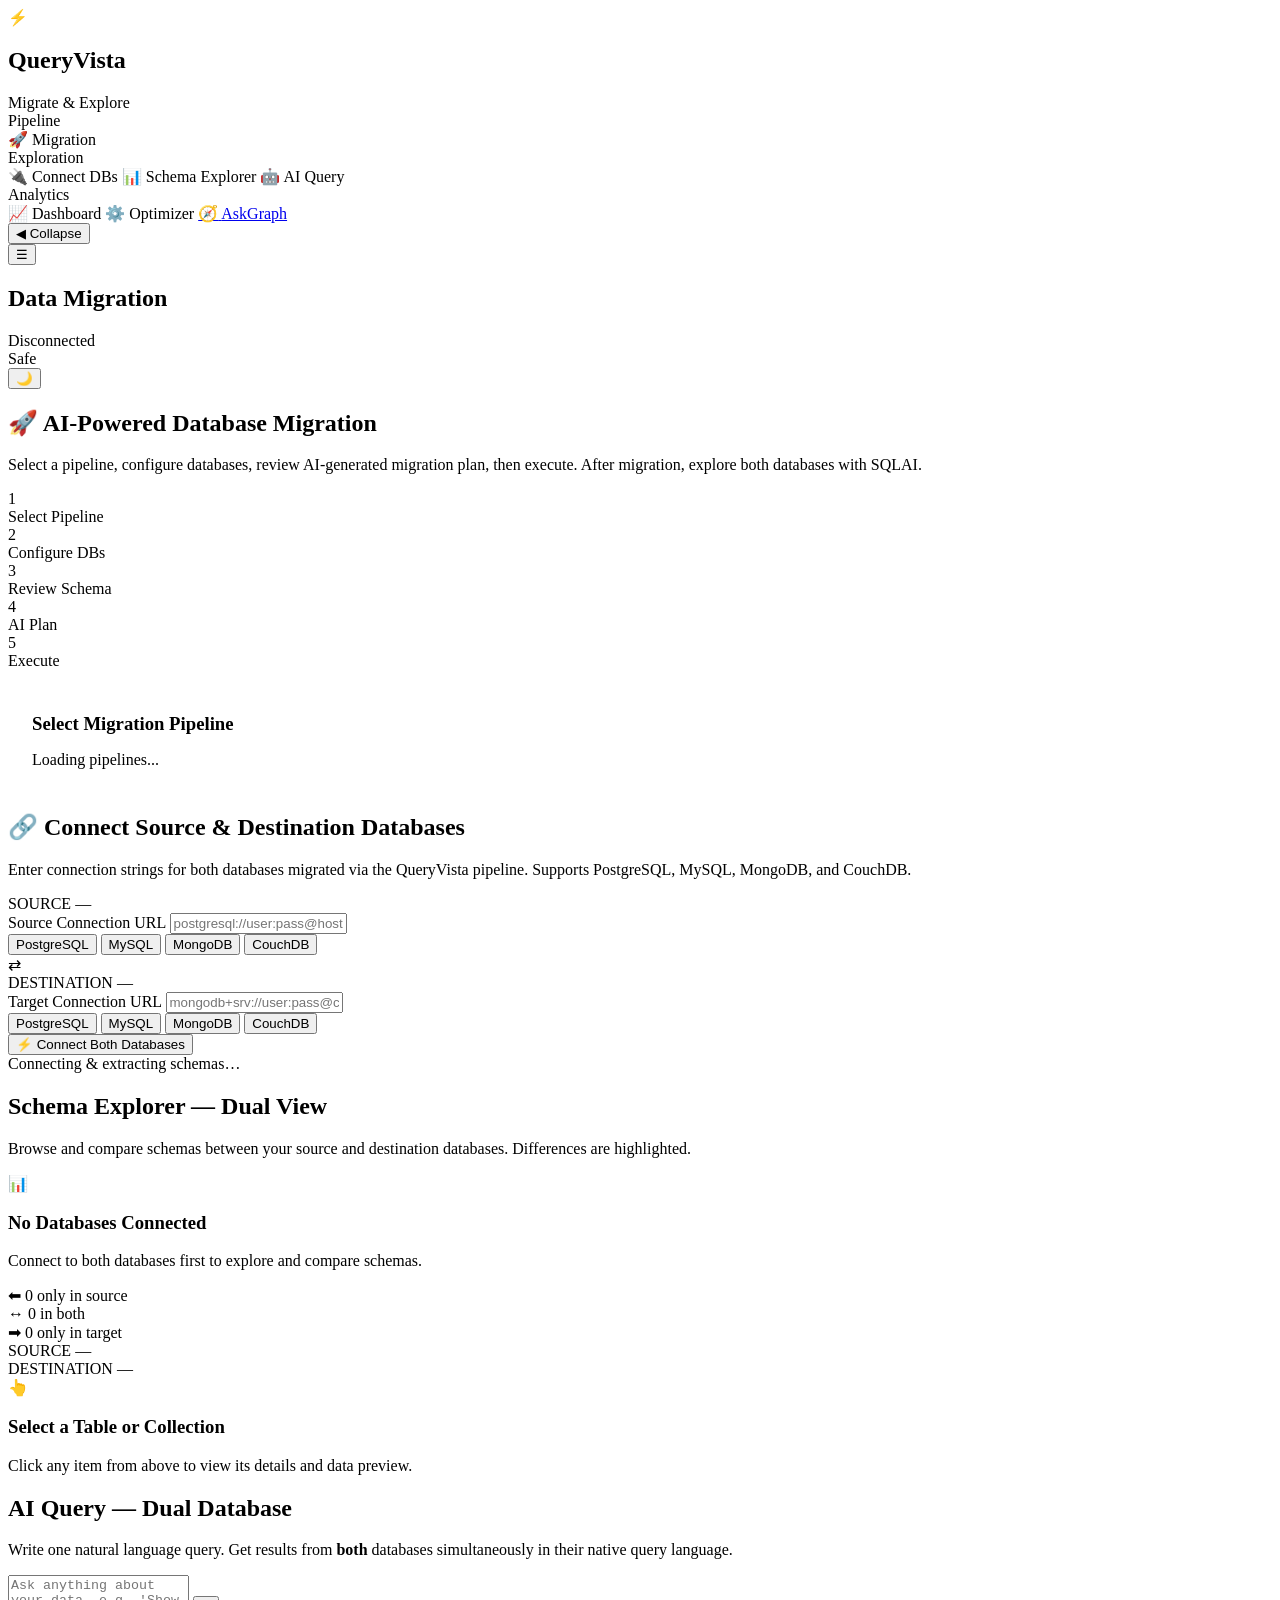
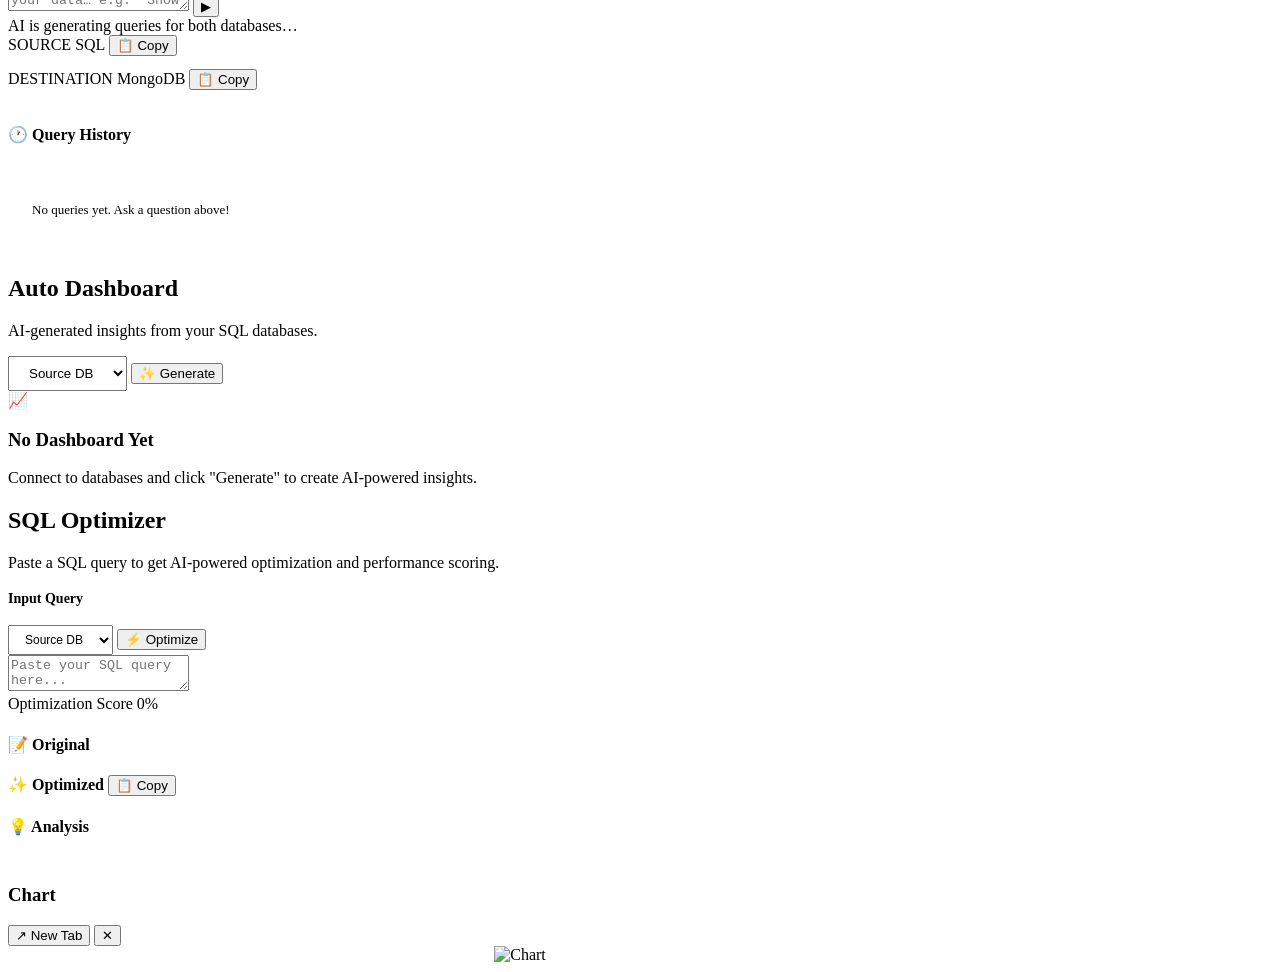
==== SQLAI/frontend/index.html @ 408d6164 "Integrate AskGraph, switch LLMs to NVIDIA, and benchmark SQLAI models - Add AskGraph and mount it at" ====
<!DOCTYPE html>
<html lang="en" data-theme="dark">

<head>
  <meta charset="UTF-8">
  <meta name="viewport" content="width=device-width, initial-scale=1.0">
  <meta name="description"
    content="QueryVista — AI-Powered Database Migration & Dual-DB Intelligence Platform. Migrate first, then explore with AI across PostgreSQL, MySQL, MongoDB, and CouchDB.">
  <title>QueryVista — AI Migration & Dual-DB Platform</title>
  <link rel="stylesheet" href="/static/styles.css">
  <link rel="icon"
    href="data:image/svg+xml,<svg xmlns='http://www.w3.org/2000/svg' viewBox='0 0 100 100'><text y='.9em' font-size='90'>⚡</text></svg>">
</head>

<body>
  <div class="app-layout">

    <!-- ===== SIDEBAR ===== -->
    <aside class="sidebar" id="sidebar" role="navigation" aria-label="Main navigation">
      <div class="sidebar-brand">
        <div class="brand-icon" aria-hidden="true">⚡</div>
        <div class="brand-text">
          <h1>QueryVista</h1>
          <span>Migrate & Explore</span>
        </div>
      </div>

      <nav class="sidebar-nav">
        <div class="nav-section-label">Pipeline</div>
        <a class="nav-item active" data-page="migration" role="button" tabindex="0" id="nav-migration">
          <span class="nav-icon" aria-hidden="true">🚀</span>
          <span class="nav-label">Migration</span>
        </a>
        <div class="nav-section-label">Exploration</div>
        <a class="nav-item" data-page="connect" role="button" tabindex="0" id="nav-connect">
          <span class="nav-icon" aria-hidden="true">🔌</span>
          <span class="nav-label">Connect DBs</span>
        </a>
        <a class="nav-item" data-page="schema" role="button" tabindex="0" id="nav-schema">
          <span class="nav-icon" aria-hidden="true">📊</span>
          <span class="nav-label">Schema Explorer</span>
        </a>
        <a class="nav-item" data-page="query" role="button" tabindex="0" id="nav-query">
          <span class="nav-icon" aria-hidden="true">🤖</span>
          <span class="nav-label">AI Query</span>
        </a>
        <div class="nav-section-label">Analytics</div>
        <a class="nav-item" data-page="dashboard" role="button" tabindex="0" id="nav-dashboard">
          <span class="nav-icon" aria-hidden="true">📈</span>
          <span class="nav-label">Dashboard</span>
        </a>
        <a class="nav-item" data-page="optimizer" role="button" tabindex="0" id="nav-optimizer">
          <span class="nav-icon" aria-hidden="true">⚙️</span>
          <span class="nav-label">Optimizer</span>
        </a>
        <a class="nav-item" href="/askgraph/" id="nav-askgraph">
          <span class="nav-icon" aria-hidden="true">🧭</span>
          <span class="nav-label">AskGraph</span>
        </a>
      </nav>

      <div class="sidebar-footer">
        <button class="sidebar-toggle" id="sidebarToggle" aria-label="Toggle sidebar">
          <span id="toggleIcon">◀</span>
          <span class="nav-label">Collapse</span>
        </button>
      </div>
    </aside>

    <div class="mobile-overlay" id="mobileOverlay"></div>

    <!-- ===== MAIN CONTENT ===== -->
    <main class="main-content">

      <!-- Header -->
      <header class="header">
        <div class="header-left">
          <button class="mobile-menu-btn" id="mobileMenuBtn" aria-label="Open menu">☰</button>
          <h2 class="header-title" id="headerTitle">Data Migration</h2>
        </div>
        <div class="header-right">
          <span class="dual-badge hidden" id="sourceDialectBadge"></span>
          <span class="dual-badge hidden" id="targetDialectBadge"></span>
          <span class="status-chip disconnected" id="statusChip">
            <span class="status-dot"></span>
            <span id="statusText">Disconnected</span>
          </span>
          <div class="safe-mode-toggle">
            <span>Safe</span>
            <div class="toggle-switch active" id="safeModeToggle" role="switch" aria-checked="true"
              tabindex="0"></div>
          </div>
          <button class="theme-btn" id="themeToggle" aria-label="Toggle theme">🌙</button>
        </div>
      </header>

      <!-- Page Area -->
      <div class="page-area">

        <!-- ===== MIGRATION PAGE (FIRST!) ===== -->
        <section class="page active" id="page-migration">
          <div class="connect-page-dual">
            <div class="connect-header-hero">
              <h2>🚀 AI-Powered Database Migration</h2>
              <p>Select a pipeline, configure databases, review AI-generated migration plan, then execute. After migration, explore both databases with SQLAI.</p>
            </div>

            <!-- Step indicator — 5 steps -->
            <div class="migration-steps" id="migrationSteps">
              <div class="mig-step active" data-step="1">
                <div class="mig-step-num">1</div>
                <span class="mig-step-label">Select Pipeline</span>
              </div>
              <div class="mig-step-line"></div>
              <div class="mig-step" data-step="2">
                <div class="mig-step-num">2</div>
                <span class="mig-step-label">Configure DBs</span>
              </div>
              <div class="mig-step-line"></div>
              <div class="mig-step" data-step="3">
                <div class="mig-step-num">3</div>
                <span class="mig-step-label">Review Schema</span>
              </div>
              <div class="mig-step-line"></div>
              <div class="mig-step" data-step="4">
                <div class="mig-step-num">4</div>
                <span class="mig-step-label">AI Plan</span>
              </div>
              <div class="mig-step-line"></div>
              <div class="mig-step" data-step="5">
                <div class="mig-step-num">5</div>
                <span class="mig-step-label">Execute</span>
              </div>
            </div>

            <!-- Step 1: Select Pipeline -->
            <div id="migStep1" class="mig-panel">
              <div class="card card-flat" style="padding:24px;">
                <h3 style="margin-bottom:16px;font-weight:700;">Select Migration Pipeline</h3>
                <div class="pipeline-grid" id="pipelineGrid">
                  <div class="pipeline-card-skeleton">Loading pipelines...</div>
                </div>
              </div>
            </div>

            <!-- Step 2: Configure Databases -->
            <div id="migStep2" class="mig-panel" style="display:none;">
              <div class="card card-flat" style="padding:24px;">
                <div style="display:flex;justify-content:space-between;align-items:center;margin-bottom:16px;">
                  <h3 style="font-weight:700;">Configure Databases</h3>
                  <button class="btn btn-ghost btn-sm" id="migBackTo1">← Back</button>
                </div>

                <div class="dual-connect-grid">
                  <!-- Source -->
                  <div class="card card-flat connect-card-dual source-card">
                    <div class="db-card-header">
                      <span class="db-role-badge source">SOURCE</span>
                      <span class="db-type-indicator" id="migSourceType">—</span>
                    </div>
                    <div id="migSourceFields"></div>
                    <button class="btn btn-ghost btn-sm" id="migTestSourceBtn" style="margin-top:12px;">🔍 Test Connection</button>
                    <div id="migSourceTestResult" style="margin-top:8px;font-size:13px;"></div>
                  </div>

                  <div class="connect-arrow">
                    <div class="arrow-line"></div>
                    <div class="arrow-icon">→</div>
                    <div class="arrow-line"></div>
                  </div>

                  <!-- Target -->
                  <div class="card card-flat connect-card-dual target-card">
                    <div class="db-card-header">
                      <span class="db-role-badge target">DESTINATION</span>
                      <span class="db-type-indicator" id="migTargetType">—</span>
                    </div>
                    <div id="migTargetFields"></div>
                    <button class="btn btn-ghost btn-sm" id="migTestTargetBtn" style="margin-top:12px;">🔍 Test Connection</button>
                    <div id="migTargetTestResult" style="margin-top:8px;font-size:13px;"></div>
                  </div>
                </div>

                <button class="btn btn-primary btn-lg" id="migExtractSchemaBtn" style="width:100%;margin-top:20px;">
                  📐 Extract Schema
                </button>
                <div class="connecting-animation" id="migSchemaLoading" aria-live="polite">
                  <div class="spinner"></div>
                  <span class="connecting-text">Extracting source schema…</span>
                </div>
              </div>
            </div>

            <!-- Step 3: Review Extracted Schema (NEW) -->
            <div id="migStep3" class="mig-panel" style="display:none;">
              <div class="card card-flat" style="padding:24px;">
                <div style="display:flex;justify-content:space-between;align-items:center;margin-bottom:16px;">
                  <h3 style="font-weight:700;">Review Extracted Schema</h3>
                  <button class="btn btn-ghost btn-sm" id="migBackTo2">Back</button>
                </div>
                <p style="margin-bottom:16px;color:var(--text-secondary);font-size:13px;">
                  Below is the schema extracted from your source database. Review tables, primary keys, foreign keys, and field types before generating the AI migration plan.
                </p>
                <div id="migSchemaDisplay" style="max-height:450px;overflow:auto;margin-bottom:20px;"></div>
                <button class="btn btn-primary btn-lg" id="migGenPlanBtn" style="width:100%;">
                  Generate AI Migration Plan
                </button>
                <div class="connecting-animation" id="migPlanLoading" aria-live="polite">
                  <div class="spinner"></div>
                  <span class="connecting-text">Generating AI migration plan...</span>
                </div>
              </div>
            </div>

            <!-- Step 4: Review AI Plan -->
            <div id="migStep4" class="mig-panel" style="display:none;">
              <div class="card card-flat" style="padding:24px;">
                <div style="display:flex;justify-content:space-between;align-items:center;margin-bottom:16px;">
                  <h3 style="font-weight:700;">AI Migration Plan</h3>
                  <button class="btn btn-ghost btn-sm" id="migBackTo3">Back</button>
                </div>
                <p style="margin-bottom:12px;color:var(--text-secondary);font-size:13px;">Review the AI-generated migration plan below. You can provide feedback to refine it, then approve to start execution.</p>

                <div class="sql-block" style="max-height:400px;overflow:auto;">
                  <pre id="migPlanOutput" style="white-space:pre-wrap;word-break:break-word;"></pre>
                </div>

                <!-- HITL Feedback -->
                <div style="margin-top:20px;">
                  <label style="font-size:13px;font-weight:600;display:block;margin-bottom:6px;">💬 Feedback for AI (optional):</label>
                  <div style="display:flex;gap:8px;">
                    <textarea class="input-field" id="migFeedbackInput" rows="2"
                      placeholder="e.g., 'Embed orders inside users' or 'Rename collection to user_data'…"
                      style="flex:1;font-family:var(--font-mono);font-size:13px;"></textarea>
                    <button class="btn btn-ghost" id="migUpdatePlanBtn" style="white-space:nowrap;">🔄 Refine Plan</button>
                  </div>
                </div>

                <div style="display:flex;gap:12px;margin-top:20px;">
                  <button class="btn btn-primary btn-lg" id="migApproveBtn" style="flex:1;">✅ Approve & Execute</button>
                  <button class="btn btn-ghost btn-lg" id="migCancelBtn">Cancel</button>
                </div>
              </div>
            </div>

            <!-- Step 5: Migration Progress -->
            <div id="migStep5" class="mig-panel" style="display:none;">
              <div class="card card-flat" style="padding:24px;text-align:center;">
                <div id="migProgressArea">
                  <div class="migration-progress-anim">
                    <div class="spinner" style="width:48px;height:48px;border-width:4px;margin:0 auto;"></div>
                  </div>
                  <h3 style="margin:16px 0 8px;">Migrating Data…</h3>
                  <p id="migProgressText" style="color:var(--text-secondary);font-size:14px;">Starting…</p>
                  <div class="perf-score-bar" style="margin-top:16px;">
                    <div class="perf-score-fill medium" id="migProgressBar" style="width:0%;transition:width 0.5s ease;"></div>
                  </div>
                  <p id="migProgressDetail" style="margin-top:8px;font-size:12px;color:var(--text-tertiary);"></p>
                </div>

                <!-- Completion Result -->
                <div id="migResultArea" style="display:none;">
                  <div style="font-size:48px;margin-bottom:12px;" id="migResultIcon">✅</div>
                  <h3 id="migResultTitle">Migration Completed!</h3>
                  <div id="migResultDetails" style="margin-top:12px;text-align:left;"></div>

                  <div style="margin-top:24px;padding:16px;background:var(--bg-tertiary);border-radius:var(--radius-lg);border:1px solid var(--border-primary);">
                    <p style="font-weight:600;margin-bottom:8px;">🤖 Ready to explore both databases with AI?</p>
                    <p style="font-size:13px;color:var(--text-secondary);margin-bottom:16px;">Your source and destination databases are now set up. Use the SQLAI dual-DB agent to query, compare, and analyze data.</p>
                    <button class="btn btn-primary btn-lg" id="migLaunchSqlaiBtn" style="width:100%;">
                      ⚡ Explore with SQLAI →
                    </button>
                  </div>

                  <button class="btn btn-ghost" id="migNewMigrationBtn" style="margin-top:12px;">🔄 New Migration</button>
                </div>
              </div>
            </div>
          </div>
        </section>

        <!-- ===== CONNECT PAGE (for standalone SQLAI usage) ===== -->
        <section class="page" id="page-connect">
          <div class="connect-page-dual">
            <div class="connect-header-hero">
              <h2>🔗 Connect Source & Destination Databases</h2>
              <p>Enter connection strings for both databases migrated via the QueryVista pipeline. Supports PostgreSQL, MySQL, MongoDB, and CouchDB.</p>
            </div>

            <div class="dual-connect-grid">
              <!-- Source DB Card -->
              <div class="card card-flat connect-card-dual source-card">
                <div class="db-card-header">
                  <span class="db-role-badge source">SOURCE</span>
                  <span class="db-type-indicator" id="sourceTypeIndicator">—</span>
                </div>
                <div class="input-group">
                  <label for="sourceUrlInput">Source Connection URL</label>
                  <input type="text" class="input-field mono" id="sourceUrlInput"
                    placeholder="postgresql://user:pass@host:5432/dbname" autocomplete="off" spellcheck="false">
                </div>
                <div class="input-group mt-md" id="sourceDbNameGroup" style="display:none;">
                  <label for="sourceDbNameInput">Database Name (for NoSQL)</label>
                  <input type="text" class="input-field" id="sourceDbNameInput"
                    placeholder="e.g., mydb" autocomplete="off">
                </div>
                <div class="connection-presets">
                  <button class="preset-btn" data-target="source" data-preset="postgresql://">PostgreSQL</button>
                  <button class="preset-btn" data-target="source" data-preset="mysql://">MySQL</button>
                  <button class="preset-btn" data-target="source" data-preset="mongodb+srv://">MongoDB</button>
                  <button class="preset-btn" data-target="source" data-preset="http://admin:admin@localhost:5984">CouchDB</button>
                </div>
              </div>

              <!-- Connector -->
              <div class="connect-arrow">
                <div class="arrow-line"></div>
                <div class="arrow-icon">⇄</div>
                <div class="arrow-line"></div>
              </div>

              <!-- Target DB Card -->
              <div class="card card-flat connect-card-dual target-card">
                <div class="db-card-header">
                  <span class="db-role-badge target">DESTINATION</span>
                  <span class="db-type-indicator" id="targetTypeIndicator">—</span>
                </div>
                <div class="input-group">
                  <label for="targetUrlInput">Target Connection URL</label>
                  <input type="text" class="input-field mono" id="targetUrlInput"
                    placeholder="mongodb+srv://user:pass@cluster.mongodb.net/db" autocomplete="off" spellcheck="false">
                </div>
                <div class="input-group mt-md" id="targetDbNameGroup" style="display:none;">
                  <label for="targetDbNameInput">Database Name (for NoSQL)</label>
                  <input type="text" class="input-field" id="targetDbNameInput"
                    placeholder="e.g., mydb" autocomplete="off">
                </div>
                <div class="connection-presets">
                  <button class="preset-btn" data-target="target" data-preset="postgresql://">PostgreSQL</button>
                  <button class="preset-btn" data-target="target" data-preset="mysql://">MySQL</button>
                  <button class="preset-btn" data-target="target" data-preset="mongodb+srv://">MongoDB</button>
                  <button class="preset-btn" data-target="target" data-preset="http://admin:admin@localhost:5984">CouchDB</button>
                </div>
              </div>
            </div>

            <button class="btn btn-primary btn-lg connect-dual-btn" id="connectDualBtn">
              ⚡ Connect Both Databases
            </button>
            <div class="connecting-animation" id="connectingAnim" aria-live="polite">
              <div class="spinner"></div>
              <span class="connecting-text">Connecting & extracting schemas…</span>
            </div>
          </div>
        </section>

        <!-- ===== SCHEMA EXPLORER PAGE ===== -->
        <section class="page" id="page-schema">
          <div class="page-header">
            <h2>Schema Explorer — Dual View</h2>
            <p>Browse and compare schemas between your source and destination databases. Differences are highlighted.</p>
          </div>

          <div id="schemaContent">
            <div class="empty-state" id="schemaEmpty">
              <div class="empty-icon">📊</div>
              <h3>No Databases Connected</h3>
              <p>Connect to both databases first to explore and compare schemas.</p>
            </div>

            <!-- Schema diff summary -->
            <div class="schema-diff-summary hidden" id="schemaDiffSummary">
              <div class="diff-stat">
                <span class="diff-stat-icon source-only">⬅</span>
                <span id="diffSourceOnly">0</span> only in source
              </div>
              <div class="diff-stat">
                <span class="diff-stat-icon both">↔</span>
                <span id="diffBoth">0</span> in both
              </div>
              <div class="diff-stat">
                <span class="diff-stat-icon target-only">➡</span>
                <span id="diffTargetOnly">0</span> only in target
              </div>
            </div>

            <!-- Dual schema panels -->
            <div class="dual-schema-grid hidden" id="dualSchemaGrid">
              <!-- Source schema panel -->
              <div class="card card-flat schema-panel">
                <div class="schema-panel-header">
                  <span class="db-role-badge source">SOURCE</span>
                  <span class="schema-dialect-label" id="schemaSourceDialect">—</span>
                </div>
                <div class="schema-sidebar-list" id="sourceTablesList"></div>
              </div>

              <!-- Target schema panel -->
              <div class="card card-flat schema-panel">
                <div class="schema-panel-header">
                  <span class="db-role-badge target">DESTINATION</span>
                  <span class="schema-dialect-label" id="schemaTargetDialect">—</span>
                </div>
                <div class="schema-sidebar-list" id="targetTablesList"></div>
              </div>
            </div>

            <!-- Detail view -->
            <div class="card card-flat schema-detail-view hidden" id="schemaDetailView">
              <div class="empty-state">
                <div class="empty-icon">👆</div>
                <h3>Select a Table or Collection</h3>
                <p>Click any item from above to view its details and data preview.</p>
              </div>
            </div>
          </div>
        </section>

        <!-- ===== AI QUERY PAGE ===== -->
        <section class="page" id="page-query">
          <div class="page-header">
            <h2>AI Query — Dual Database</h2>
            <p>Write one natural language query. Get results from <strong>both</strong> databases simultaneously in their native query language.</p>
          </div>

          <div class="ai-query-input-area">
            <div class="ai-input-wrapper">
              <textarea class="ai-input" id="aiQueryInput"
                placeholder="Ask anything about your data… e.g. 'Show me all users created in the last 30 days'"
                rows="2"></textarea>
              <button class="ai-send-btn" id="aiSendBtn" aria-label="Send query">▶</button>
            </div>
          </div>

          <!-- AI Thinking -->
          <div class="ai-thinking" id="aiThinking">
            <div class="thinking-dots"><span></span><span></span><span></span></div>
            <span class="thinking-text">AI is generating queries for both databases…</span>
          </div>

          <!-- Dual Results Area -->
          <div class="hidden" id="dualResultsArea">
            <div class="dual-results-grid">
              <!-- Source Result -->
              <div class="card card-flat result-panel" id="sourceResultPanel">
                <div class="result-panel-header">
                  <span class="db-role-badge source">SOURCE</span>
                  <span class="result-ql-badge" id="sourceQLBadge">SQL</span>
                  <button class="btn btn-ghost btn-sm copy-query-btn" data-target="sourceQueryOutput">📋 Copy</button>
                </div>
                <div class="sql-block">
                  <pre id="sourceQueryOutput"></pre>
                </div>
                <div class="result-message" id="sourceResultMsg"></div>
                <div class="result-error hidden" id="sourceResultError"></div>
                <div class="data-table-wrapper" style="max-height:350px;overflow:auto;">
                  <table class="data-table" id="sourceDataTable"></table>
                </div>
              </div>

              <!-- Target Result -->
              <div class="card card-flat result-panel" id="targetResultPanel">
                <div class="result-panel-header">
                  <span class="db-role-badge target">DESTINATION</span>
                  <span class="result-ql-badge" id="targetQLBadge">MongoDB</span>
                  <button class="btn btn-ghost btn-sm copy-query-btn" data-target="targetQueryOutput">📋 Copy</button>
                </div>
                <div class="sql-block">
                  <pre id="targetQueryOutput"></pre>
                </div>
                <div class="result-message" id="targetResultMsg"></div>
                <div class="result-error hidden" id="targetResultError"></div>
                <div class="data-table-wrapper" style="max-height:350px;overflow:auto;">
                  <table class="data-table" id="targetDataTable"></table>
                </div>
              </div>
            </div>
          </div>

          <!-- Query History -->
          <div class="history-panel" id="historyPanel">
            <h4>🕐 Query History</h4>
            <div class="history-list" id="historyList">
              <div class="empty-state" style="padding:24px;">
                <p style="font-size:13px;">No queries yet. Ask a question above!</p>
              </div>
            </div>
          </div>
        </section>

        <!-- ===== AUTO DASHBOARD PAGE ===== -->
        <section class="page" id="page-dashboard">
          <div class="page-header">
            <div class="flex items-center justify-between">
              <div>
                <h2>Auto Dashboard</h2>
                <p>AI-generated insights from your SQL databases.</p>
              </div>
              <div class="dashboard-db-select">
                <select class="input-field" id="dashboardDbSelect" style="width:auto;padding:8px 16px;">
                  <option value="source">Source DB</option>
                  <option value="target">Target DB</option>
                </select>
                <button class="btn btn-primary" id="genDashboardBtn">✨ Generate</button>
              </div>
            </div>
          </div>
          <div id="dashboardContent">
            <div class="empty-state" id="dashboardEmpty">
              <div class="empty-icon">📈</div>
              <h3>No Dashboard Yet</h3>
              <p>Connect to databases and click "Generate" to create AI-powered insights.</p>
            </div>
            <div class="hidden" id="dashboardSkeleton">
              <div class="dashboard-grid">
                <div class="card card-flat"><div class="skeleton skeleton-text" style="width:60%"></div><div class="skeleton skeleton-block" style="margin-top:12px"></div></div>
                <div class="card card-flat"><div class="skeleton skeleton-text" style="width:50%"></div><div class="skeleton skeleton-block" style="margin-top:12px"></div></div>
                <div class="card card-flat"><div class="skeleton skeleton-text" style="width:70%"></div><div class="skeleton skeleton-block" style="margin-top:12px"></div></div>
              </div>
            </div>
            <div class="dashboard-grid hidden" id="dashboardGrid"></div>
          </div>
        </section>

        <!-- ===== SQL OPTIMIZER PAGE ===== -->
        <section class="page" id="page-optimizer">
          <div class="page-header">
            <h2>SQL Optimizer</h2>
            <p>Paste a SQL query to get AI-powered optimization and performance scoring.</p>
          </div>
          <div class="card card-flat mb-lg">
            <div class="flex items-center justify-between mb-md">
              <h4 style="font-size:14px;font-weight:700;">Input Query</h4>
              <div class="flex items-center gap-md">
                <select class="input-field" id="optimizerDbSelect" style="width:auto;padding:6px 12px;font-size:12px;">
                  <option value="source">Source DB</option>
                  <option value="target">Target DB</option>
                </select>
                <button class="btn btn-primary" id="optimizeBtn">⚡ Optimize</button>
              </div>
            </div>
            <textarea class="editor-area" id="optimizerInput"
              placeholder="Paste your SQL query here...&#10;&#10;SELECT * FROM users WHERE created_at > '2024-01-01'"></textarea>
          </div>
          <div class="hidden" id="optimizerResults">
            <div class="perf-score-container">
              <div class="perf-score-label">
                <span>Optimization Score</span>
                <span id="perfScoreValue">0%</span>
              </div>
              <div class="perf-score-bar">
                <div class="perf-score-fill" id="perfScoreFill" style="width:0%"></div>
              </div>
            </div>
            <div class="optimizer-layout">
              <div class="optimizer-panel">
                <h4>📝 Original</h4>
                <div class="sql-block"><pre id="origQueryDisplay"></pre></div>
              </div>
              <div class="optimizer-panel">
                <h4>✨ Optimized
                  <button class="btn btn-ghost btn-sm" id="copyOptimizedBtn" style="margin-left:auto;">📋 Copy</button>
                </h4>
                <div class="sql-block"><pre id="optQueryDisplay"></pre></div>
              </div>
            </div>
            <div class="explanation-panel">
              <h4>💡 Analysis</h4>
              <div class="explanation-content" id="explanationContent"></div>
            </div>
          </div>
          <div class="hidden" id="optimizerSkeleton">
            <div class="perf-score-container">
              <div class="skeleton skeleton-text" style="width:30%"></div>
              <div class="skeleton" style="height:8px;margin-top:8px;"></div>
            </div>
            <div class="optimizer-layout mt-lg">
              <div class="card card-flat"><div class="skeleton skeleton-block"></div></div>
              <div class="card card-flat"><div class="skeleton skeleton-block"></div></div>
            </div>
          </div>
        </section>

      </div> <!-- /page-area -->
    </main>
  </div> <!-- /app-layout -->

  <!-- Chart Modal -->
  <div class="modal-overlay" id="chartModal" aria-hidden="true" role="dialog">
    <div class="modal" style="max-width:80vw;">
      <div class="modal-header">
        <h3 id="chartModalTitle">Chart</h3>
        <div class="modal-actions">
          <button class="btn btn-ghost btn-sm" id="chartNewTabBtn">↗ New Tab</button>
          <button class="modal-close" id="chartModalClose">✕</button>
        </div>
      </div>
      <div id="chartModalBody" style="text-align:center;">
        <img id="chartModalImg" src="" alt="Chart" style="max-width:100%;border-radius:var(--radius-md);">
      </div>
    </div>
  </div>

  <!-- Toast Container -->
  <div class="toast-container" id="toastContainer" aria-live="polite"></div>

  <script src="/static/app.js"></script>
</body>

</html>
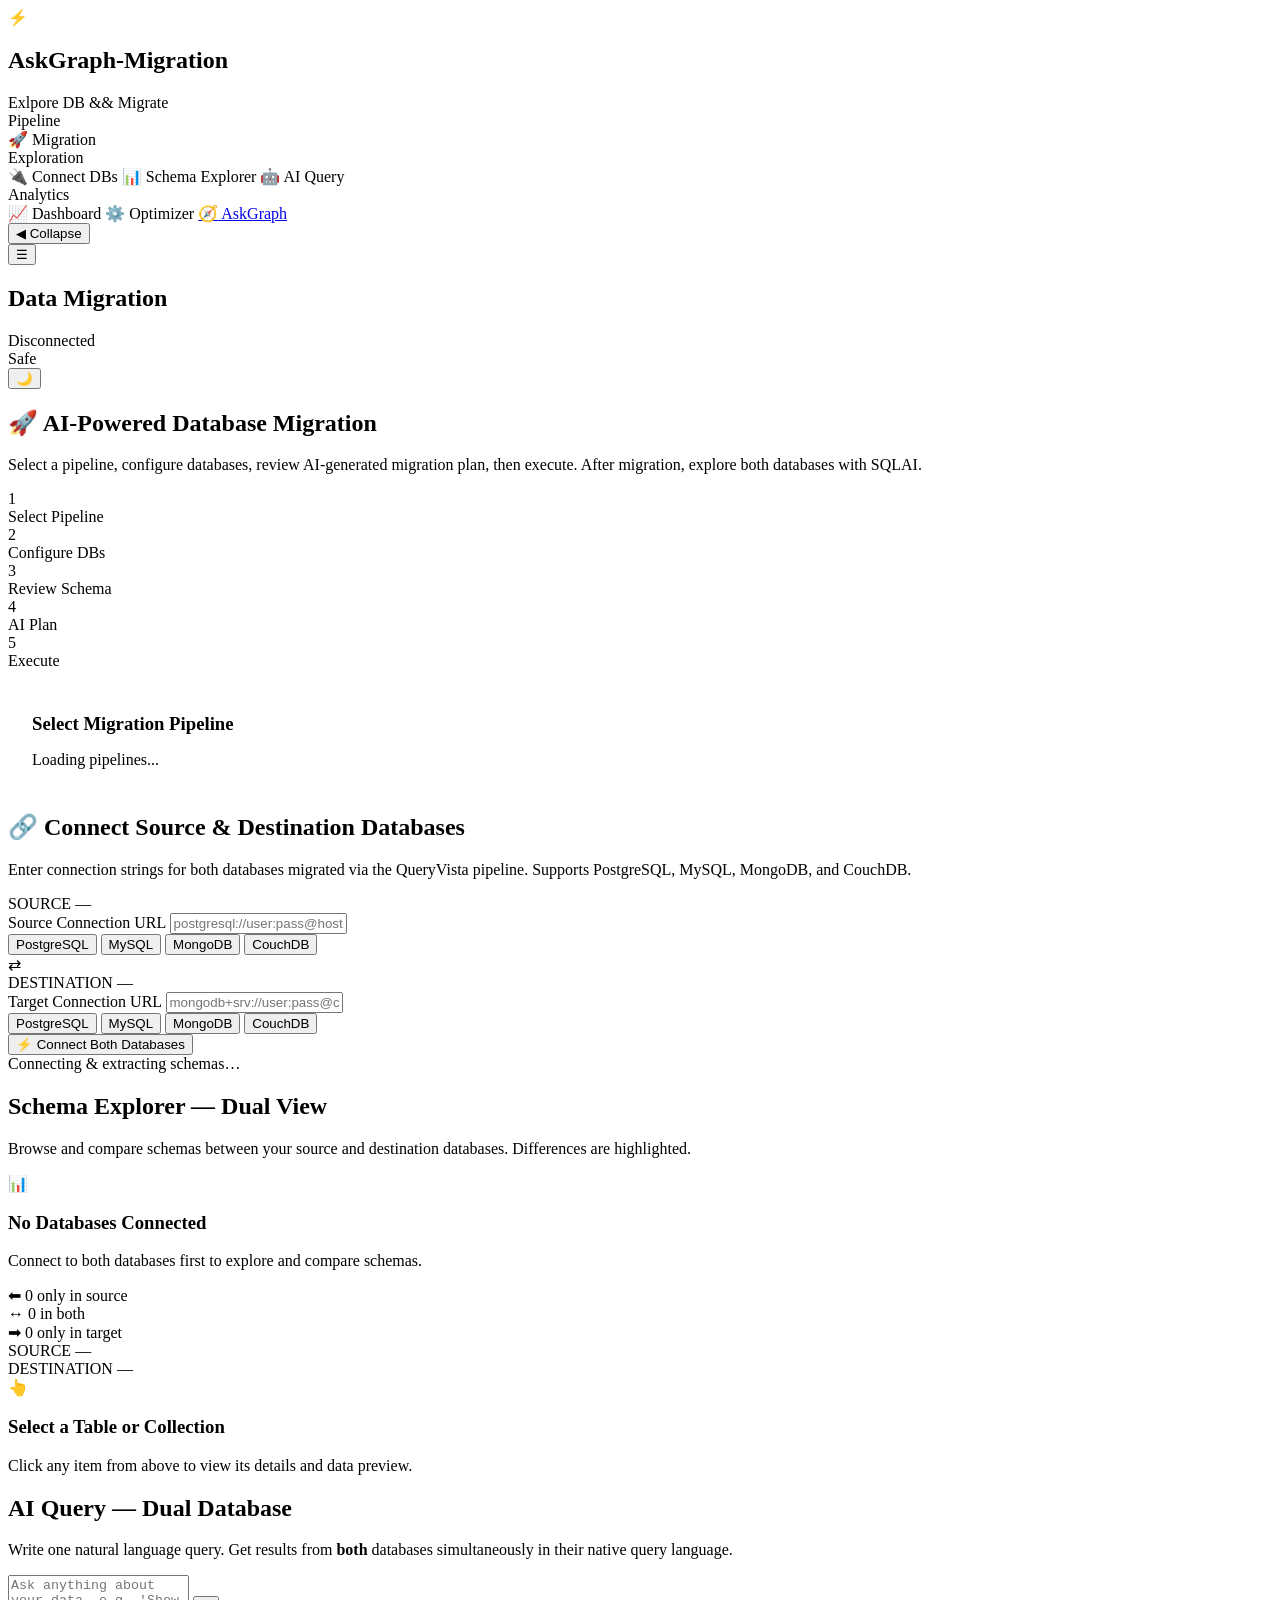
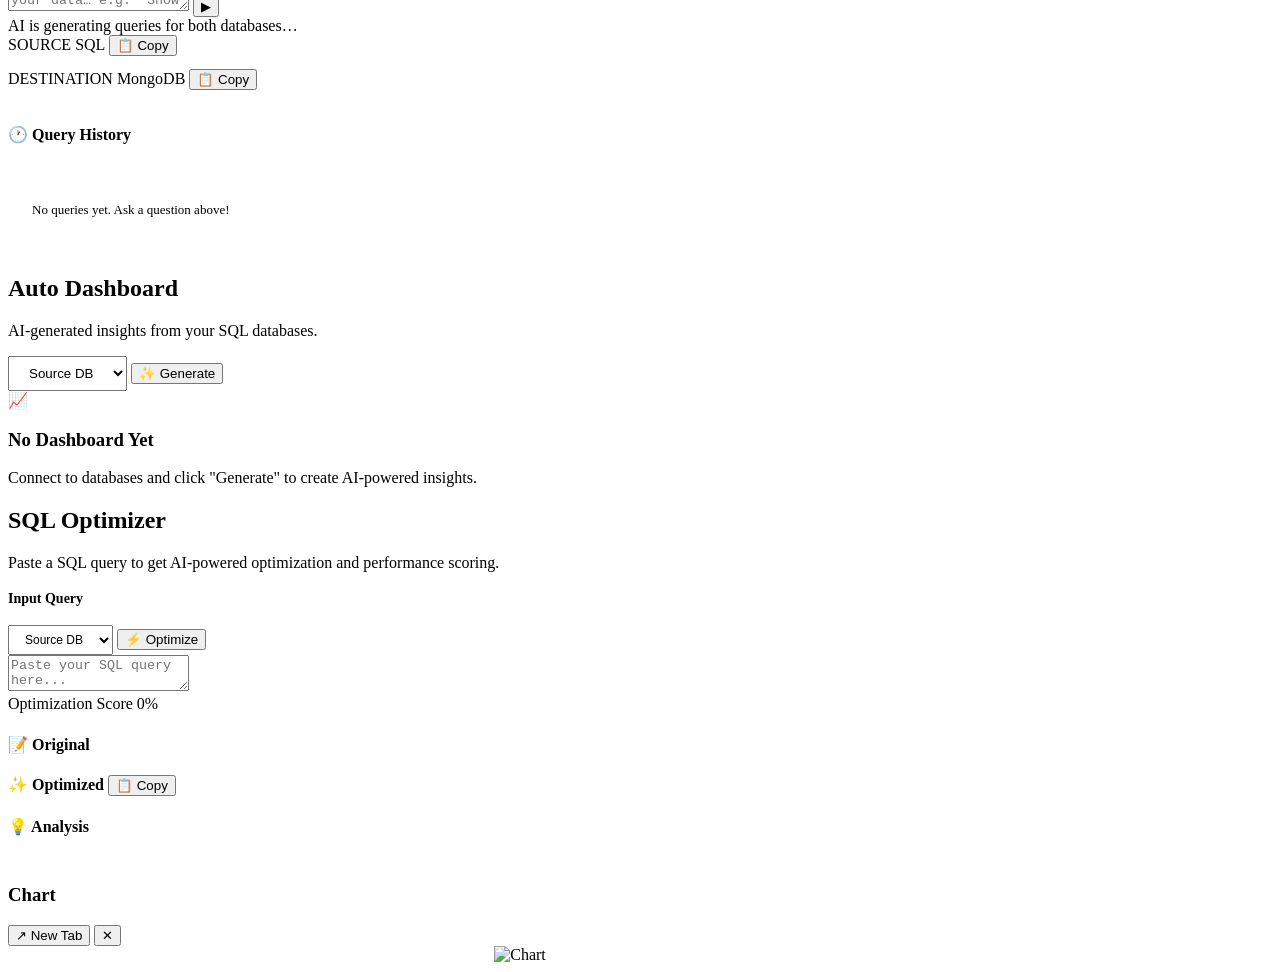
==== commit 8dcf7b1b: "Upgrade and complete project" ====
--- a/SQLAI/frontend/index.html
+++ b/SQLAI/frontend/index.html
@@ -6,7 +6,7 @@
   <meta name="viewport" content="width=device-width, initial-scale=1.0">
   <meta name="description"
     content="QueryVista — AI-Powered Database Migration & Dual-DB Intelligence Platform. Migrate first, then explore with AI across PostgreSQL, MySQL, MongoDB, and CouchDB.">
-  <title>QueryVista — AI Migration & Dual-DB Platform</title>
+  <title>AskGraph — NLP TO SQL && AI Migration </title>
   <link rel="stylesheet" href="/static/styles.css">
   <link rel="icon"
     href="data:image/svg+xml,<svg xmlns='http://www.w3.org/2000/svg' viewBox='0 0 100 100'><text y='.9em' font-size='90'>⚡</text></svg>">
@@ -20,8 +20,8 @@
       <div class="sidebar-brand">
         <div class="brand-icon" aria-hidden="true">⚡</div>
         <div class="brand-text">
-          <h1>QueryVista</h1>
-          <span>Migrate & Explore</span>
+          <h1>AskGraph-Migration</h1>
+          <span> Exlpore DB && Migrate </span>
         </div>
       </div>
 
@@ -221,9 +221,11 @@
                 </div>
                 <p style="margin-bottom:12px;color:var(--text-secondary);font-size:13px;">Review the AI-generated migration plan below. You can provide feedback to refine it, then approve to start execution.</p>
 
-                <div class="sql-block" style="max-height:400px;overflow:auto;">
+                <div id="migPlanReadable" style="display:flex;flex-direction:column;gap:12px;margin-bottom:16px;"></div>
+                <details class="sql-block" style="max-height:360px;overflow:auto;">
+                  <summary style="cursor:pointer;font-size:13px;font-weight:600;margin-bottom:8px;">View JSON</summary>
                   <pre id="migPlanOutput" style="white-space:pre-wrap;word-break:break-word;"></pre>
-                </div>
+                </details>
 
                 <!-- HITL Feedback -->
                 <div style="margin-top:20px;">
